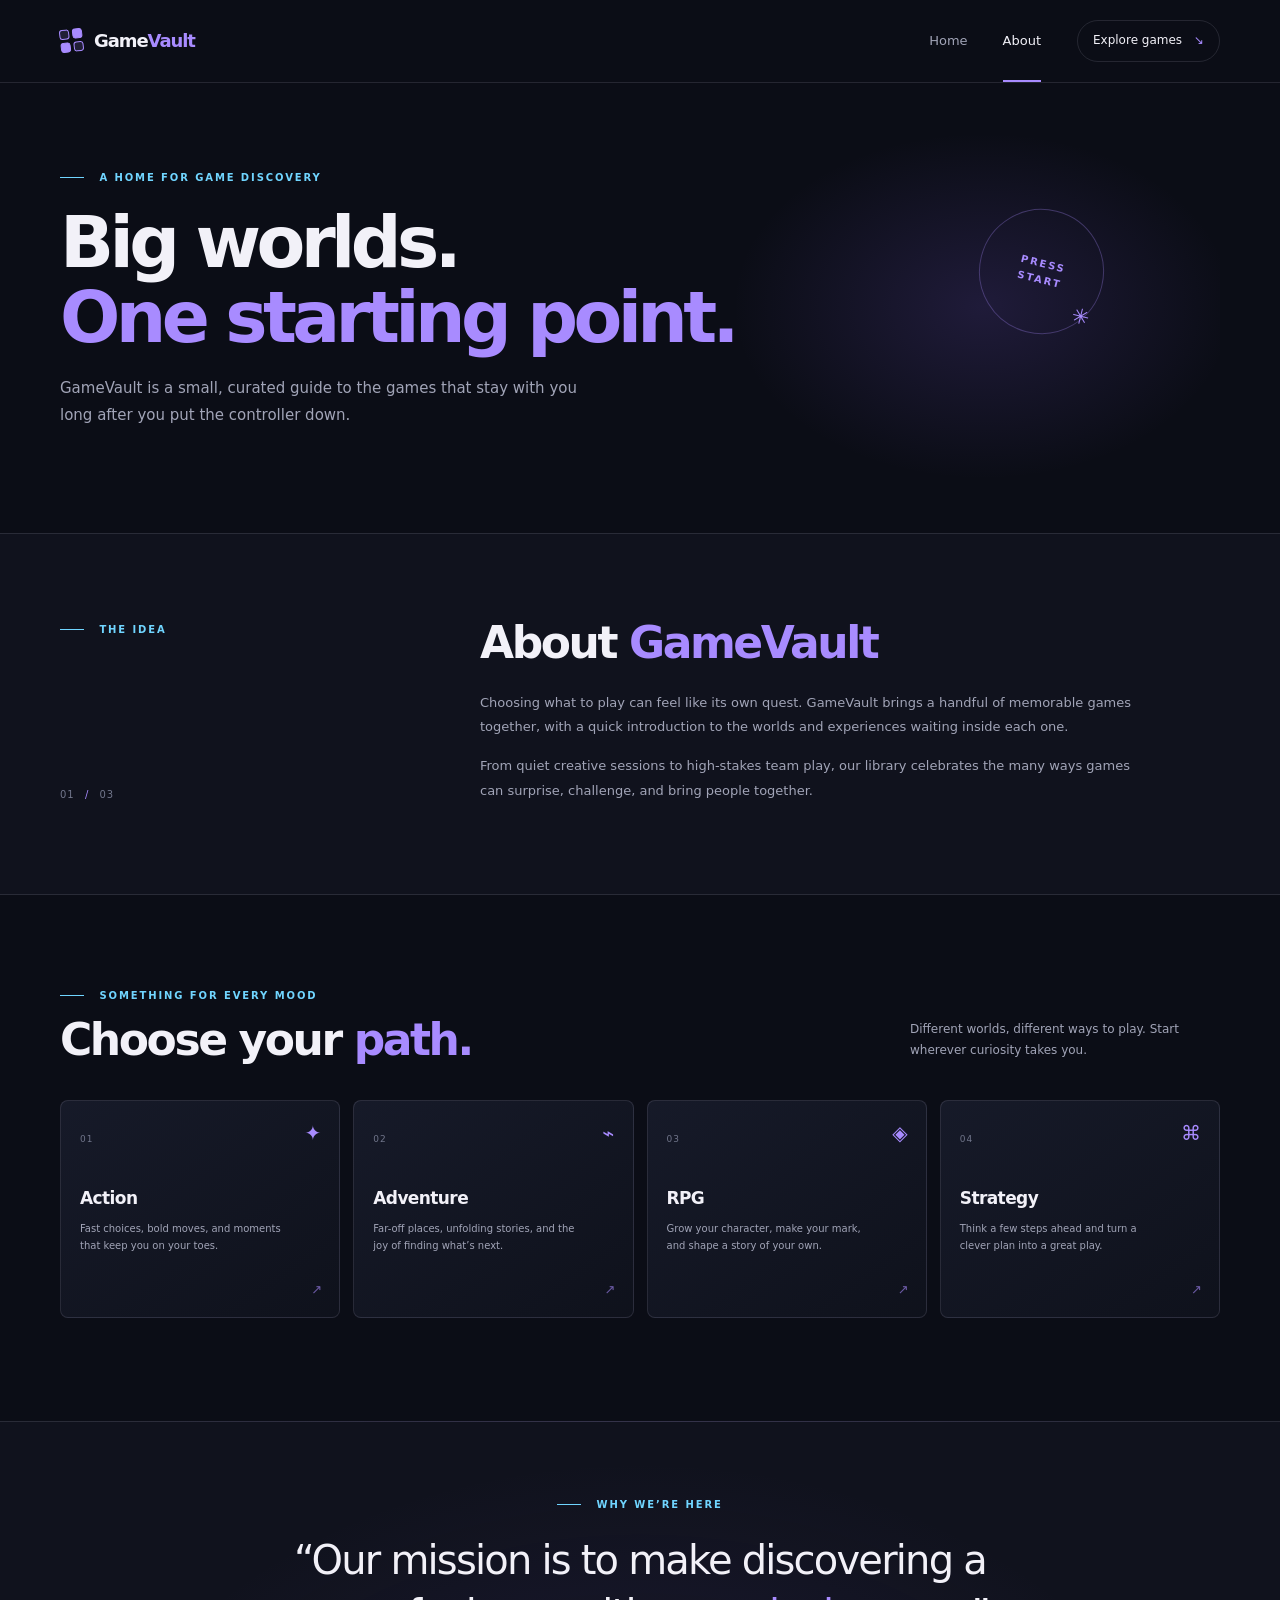
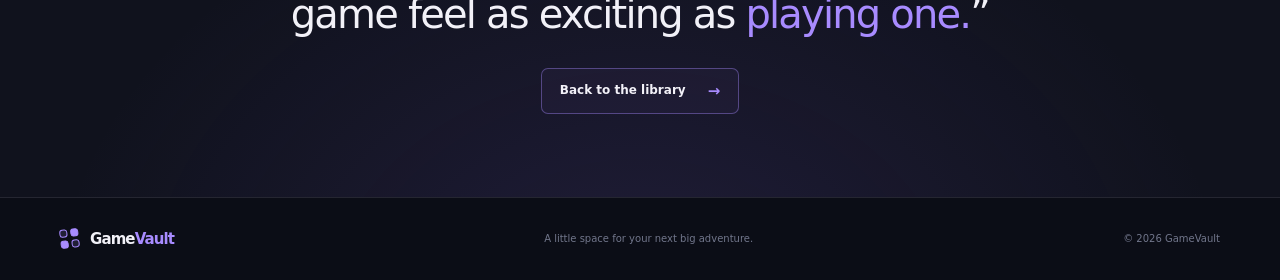
==== about.html @ 574500e9 "Initial GameVault website setup" ====
<!DOCTYPE html>
<html lang="en">
<head>
  <meta charset="UTF-8">
  <meta name="viewport" content="width=device-width, initial-scale=1.0">
  <meta name="description" content="Learn about GameVault, a welcoming starting point for discovering games and new worlds to explore.">
  <title>About — GameVault</title>
  <link rel="stylesheet" href="style.css">
</head>
<body>
  <!-- Shared site header -->
  <header class="site-header">
    <div class="container header-inner">
      <a class="brand" href="index.html" aria-label="GameVault home">
        <span class="brand-mark" aria-hidden="true"><span></span><span></span><span></span><span></span></span>
        <span>Game<span class="brand-accent">Vault</span></span>
      </a>
      <nav class="main-nav" aria-label="Main navigation">
        <a class="nav-link" href="index.html">Home</a>
        <a class="nav-link is-active" href="about.html" aria-current="page">About</a>
      </nav>
      <a class="header-cta" href="index.html#library">Explore games <span aria-hidden="true">↘</span></a>
    </div>
  </header>

  <main>
    <section class="about-hero container">
      <p class="eyebrow"><span class="eyebrow-line"></span> A HOME FOR GAME DISCOVERY</p>
      <h1>Big worlds.<br><span>One starting point.</span></h1>
      <p class="about-lead">GameVault is a small, curated guide to the games that stay with you long after you put the controller down.</p>
      <div class="about-stamp" aria-hidden="true"><span>PRESS<br>START</span><b>✳</b></div>
    </section>

    <section class="about-story">
      <div class="container story-grid">
        <div class="story-side"><p class="eyebrow"><span class="eyebrow-line"></span> THE IDEA</p><span class="story-index">01 <i>/</i> 03</span></div>
        <div class="story-main">
          <h2>About <span>GameVault</span></h2>
          <p>Choosing what to play can feel like its own quest. GameVault brings a handful of memorable games together, with a quick introduction to the worlds and experiences waiting inside each one.</p>
          <p>From quiet creative sessions to high-stakes team play, our library celebrates the many ways games can surprise, challenge, and bring people together.</p>
        </div>
      </div>
    </section>

    <section class="categories-section container">
      <div class="section-heading">
        <div><p class="eyebrow"><span class="eyebrow-line"></span> SOMETHING FOR EVERY MOOD</p><h2>Choose your <span>path.</span></h2></div>
        <p class="section-intro">Different worlds, different ways to play. Start wherever curiosity takes you.</p>
      </div>
      <div class="category-grid">
        <article class="category-card"><span class="category-number">01</span><span class="category-icon" aria-hidden="true">✦</span><h3>Action</h3><p>Fast choices, bold moves, and moments that keep you on your toes.</p><span class="category-arrow" aria-hidden="true">↗</span></article>
        <article class="category-card"><span class="category-number">02</span><span class="category-icon" aria-hidden="true">⌁</span><h3>Adventure</h3><p>Far-off places, unfolding stories, and the joy of finding what’s next.</p><span class="category-arrow" aria-hidden="true">↗</span></article>
        <article class="category-card"><span class="category-number">03</span><span class="category-icon" aria-hidden="true">◈</span><h3>RPG</h3><p>Grow your character, make your mark, and shape a story of your own.</p><span class="category-arrow" aria-hidden="true">↗</span></article>
        <article class="category-card"><span class="category-number">04</span><span class="category-icon" aria-hidden="true">⌘</span><h3>Strategy</h3><p>Think a few steps ahead and turn a clever plan into a great play.</p><span class="category-arrow" aria-hidden="true">↗</span></article>
      </div>
    </section>

    <section class="mission-section">
      <div class="container mission-inner">
        <p class="eyebrow"><span class="eyebrow-line"></span> WHY WE’RE HERE</p>
        <p class="mission-quote">“Our mission is to make discovering a game feel as exciting as <span>playing one.</span>”</p>
        <a class="button button-outline" href="index.html">Back to the library <span aria-hidden="true">→</span></a>
      </div>
    </section>
  </main>

  <!-- Shared site footer -->
  <footer class="site-footer">
    <div class="container footer-inner">
      <a class="brand footer-brand" href="index.html"><span class="brand-mark" aria-hidden="true"><span></span><span></span><span></span><span></span></span><span>Game<span class="brand-accent">Vault</span></span></a>
      <p>A little space for your next big adventure.</p>
      <span class="footer-copy">© 2026 GameVault</span>
    </div>
  </footer>
</body>
</html>
---- style.css ----
/* GameVault shared styles: a dark, atmospheric palette with bright violet details. */
:root {
  color-scheme: dark;
  --bg: #0b0d16;
  --surface: #111421;
  --surface-2: #151928;
  --text: #f2f1f8;
  --muted: #a1a4b7;
  --soft: #71768b;
  --line: rgba(221, 222, 244, .12);
  --purple: #a88bff;
  --blue: #70d5ff;
  --container: 1160px;
}

* { box-sizing: border-box; }
html { scroll-behavior: smooth; }
body {
  margin: 0;
  background: var(--bg);
  color: var(--text);
  font-family: Inter, ui-sans-serif, system-ui, -apple-system, BlinkMacSystemFont, "Segoe UI", sans-serif;
  line-height: 1.6;
  -webkit-font-smoothing: antialiased;
}
a { color: inherit; text-decoration: none; }
img { display: block; width: 100%; }
.container { width: min(var(--container), calc(100% - 64px)); margin-inline: auto; }

.site-header { position: relative; z-index: 5; border-bottom: 1px solid var(--line); }
.header-inner { min-height: 82px; display: flex; align-items: center; justify-content: space-between; gap: 36px; }
.brand { display: inline-flex; align-items: center; gap: 11px; font-size: 18px; font-weight: 750; letter-spacing: -.06em; white-space: nowrap; }
.brand-accent { color: var(--purple); }
.brand-mark { width: 23px; height: 23px; display: grid; grid-template-columns: repeat(2, 1fr); gap: 3px; transform: rotate(-7deg); }
.brand-mark span { border: 1px solid var(--purple); border-radius: 3px; background: rgba(168,139,255,.14); }
.brand-mark span:nth-child(2), .brand-mark span:nth-child(3) { background: var(--purple); }
.main-nav { display: flex; align-items: center; gap: 35px; margin-left: auto; }
.nav-link { color: var(--muted); font-size: 13px; transition: color .2s ease; }
.nav-link:hover, .nav-link.is-active { color: var(--text); }
.nav-link.is-active { position: relative; }
.nav-link.is-active::after { position: absolute; content: ""; height: 2px; background: var(--purple); left: 0; right: 0; bottom: -31px; }
.header-cta { color: var(--text); border: 1px solid var(--line); border-radius: 999px; padding: 10px 15px; font-size: 12px; transition: border-color .2s, background .2s; }
.header-cta span { color: var(--purple); padding-left: 8px; }
.header-cta:hover { border-color: var(--purple); background: rgba(168,139,255,.08); }

.hero { min-height: 590px; position: relative; display: grid; grid-template-columns: 1fr .92fr; align-items: center; gap: 48px; padding-top: 34px; padding-bottom: 82px; }
.hero-copy { position: relative; z-index: 2; padding-top: 4px; }
.eyebrow { margin: 0 0 20px; color: var(--blue); font-size: 10px; font-weight: 700; letter-spacing: .19em; line-height: 1.4; }
.eyebrow-line { display: inline-block; width: 24px; height: 1px; margin: 0 10px 3px 0; background: currentColor; }
h1, h2, h3, p { margin-top: 0; }
.hero h1, .about-hero h1 { margin-bottom: 21px; font-size: clamp(43px, 6vw, 71px); font-weight: 650; line-height: 1.06; letter-spacing: -.065em; }
.hero h1 span, .about-hero h1 span { color: var(--purple); }
.hero-description { max-width: 440px; margin-bottom: 27px; color: var(--muted); font-size: 15px; line-height: 1.8; }
.hero-actions { display: flex; align-items: center; gap: 26px; flex-wrap: wrap; }
.button { min-height: 46px; display: inline-flex; align-items: center; justify-content: center; gap: 22px; padding: 0 18px; border-radius: 7px; font-size: 12px; font-weight: 650; transition: transform .2s ease, background .2s ease, border-color .2s ease; }
.button:hover { transform: translateY(-2px); }
.button-primary { color: #10101a; background: var(--purple); }
.button-primary:hover { background: #bca8ff; }
.button-primary span { font-size: 16px; }
.text-link { color: var(--muted); font-size: 12px; transition: color .2s; }
.text-link span { margin-left: 5px; color: var(--purple); }
.text-link:hover { color: var(--text); }
.hero-note { margin-top: 34px; color: var(--soft); font-size: 11px; }
.status-dot { display: inline-block; width: 7px; height: 7px; margin: 0 8px 1px 0; border-radius: 50%; background: #8fddae; box-shadow: 0 0 12px rgba(143,221,174,.6); }

/* CSS illustration gives the hero its atmosphere without a remote asset. */
.hero-art { position: relative; height: 405px; overflow: hidden; isolation: isolate; border: 1px solid rgba(202,194,255,.17); border-radius: 8px; background: radial-gradient(ellipse at 58% 54%, #46386f 0, #282540 29%, #17182b 58%, #111521 100%); box-shadow: 0 28px 80px rgba(0,0,0,.3); }
.hero-art::before { position: absolute; z-index: -1; inset: 0; content: ""; opacity: .32; background-image: radial-gradient(#d8d3ff 1px, transparent 1px); background-size: 47px 43px; mask-image: linear-gradient(to bottom, #000, transparent 80%); }
.hero-orbit { position: absolute; border: 1px solid rgba(210,196,255,.17); border-radius: 50%; transform: rotate(-22deg); }
.orbit-one { width: 590px; height: 190px; top: 86px; left: -46px; }
.orbit-two { width: 490px; height: 135px; top: 107px; left: 4px; transform: rotate(13deg); }
.hero-moon { position: absolute; width: 125px; height: 125px; top: 75px; right: 78px; border-radius: 50%; background: linear-gradient(145deg,#f5dcff,#bea7ff 60%,#8274d5); box-shadow: 0 0 65px rgba(188,164,255,.4); }
.hero-moon::after { content: ""; position: absolute; width: 28px; height: 28px; top: 29px; left: 28px; border-radius: 50%; background: rgba(135,111,204,.19); box-shadow: 34px 20px 0 -6px rgba(135,111,204,.18), 49px -14px 0 -10px rgba(135,111,204,.22); }
.hero-mountain { position: absolute; bottom: 0; width: 0; height: 0; }
.mountain-back { left: -10%; border-left: 240px solid transparent; border-right: 255px solid transparent; border-bottom: 185px solid #292942; filter: drop-shadow(140px 37px 0 #24243b); }
.mountain-front { left: 25%; border-left: 185px solid transparent; border-right: 205px solid transparent; border-bottom: 137px solid #171b2a; filter: drop-shadow(165px 20px 0 #131725); }
.hero-glow { position: absolute; bottom: -90px; left: 8%; width: 80%; height: 150px; border-radius: 50%; background: rgba(132,102,226,.35); filter: blur(55px); }
.hero-art-caption { position: absolute; right: 20px; bottom: 17px; left: 20px; display: flex; justify-content: space-between; color: rgba(236,232,255,.67); font-size: 9px; letter-spacing: .08em; text-transform: uppercase; }
.hero-art-label { position: absolute; top: 25px; left: 24px; display: flex; align-items: center; gap: 9px; color: rgba(247,244,255,.78); font-size: 8px; letter-spacing: .16em; line-height: 1.5; }
.hero-art-label strong { color: white; font-size: 11px; }
.label-icon { color: var(--blue); font-size: 18px; }
.hero-scroll { position: absolute; bottom: 25px; left: 0; display: flex; align-items: center; gap: 11px; color: var(--soft); font-size: 8px; letter-spacing: .18em; }
.hero-scroll span { width: 30px; height: 1px; background: var(--purple); }

.library-section { padding: 92px 0 106px; background: linear-gradient(180deg, #0e101a 0%, #0c0e17 100%); border-top: 1px solid rgba(255,255,255,.035); }
.section-heading { display: flex; align-items: end; justify-content: space-between; gap: 30px; margin-bottom: 34px; }
.section-heading .eyebrow { margin-bottom: 12px; }
.section-heading h2, .story-main h2 { margin: 0; font-size: clamp(31px, 4vw, 44px); font-weight: 600; letter-spacing: -.055em; line-height: 1.15; }
.section-heading h2 span, .story-main h2 span { color: var(--purple); }
.section-intro { max-width: 310px; margin: 0 0 4px; color: var(--muted); font-size: 12px; line-height: 1.8; }
.game-grid { display: grid; grid-template-columns: repeat(3, 1fr); gap: 30px 20px; }
.game-card { min-width: 0; }
.game-art { position: relative; display: block; overflow: hidden; aspect-ratio: 1.62 / 1; border: 1px solid rgba(255,255,255,.08); border-radius: 8px; background: var(--surface-2); isolation: isolate; }
.game-art picture { position: absolute; z-index: 0; inset: 0; display: block; }
.game-art object { position: absolute; z-index: 0; inset: 0; width: 100%; height: 100%; border: 0; object-fit: cover; transition: transform .45s cubic-bezier(.2,.7,.2,1), filter .3s; }
.game-art img { position: absolute; inset: 0; width: 100%; height: 100%; object-fit: cover; transition: transform .45s cubic-bezier(.2,.7,.2,1), filter .3s; }
.game-art::after { position: absolute; z-index: 1; inset: 0; content: ""; background: linear-gradient(180deg, rgba(7,8,13,.12), transparent 40%, rgba(7,8,13,.24)); pointer-events: none; }
.game-card:hover .game-art img { transform: scale(1.045); filter: saturate(1.12); }
.game-card:hover .game-art object { transform: scale(1.045); filter: saturate(1.12); }
.art-number, .art-open { position: absolute; z-index: 2; top: 12px; display: grid; place-items: center; height: 27px; border: 1px solid rgba(255,255,255,.27); border-radius: 999px; background: rgba(10,11,20,.35); backdrop-filter: blur(10px); }
.art-number { left: 12px; padding: 0 9px; color: rgba(255,255,255,.85); font-size: 9px; letter-spacing: .08em; }
.art-open { right: 12px; width: 27px; color: white; font-size: 12px; opacity: 0; transform: translateY(4px); transition: opacity .2s, transform .2s; }
.game-card:hover .art-open { opacity: 1; transform: translateY(0); }
.game-info { display: flex; justify-content: space-between; align-items: start; gap: 12px; padding: 15px 2px 0; }
.game-info h3 { margin: 0 0 3px; font-size: 14px; font-weight: 620; letter-spacing: -.025em; }
.game-info p { margin: 0; color: var(--soft); font-size: 10px; }
.image-credit { display: inline-block; margin-top: 5px; color: var(--soft); font-size: 8px; transition: color .2s; }
.image-credit:hover { color: var(--purple); }
.genre { flex: none; margin-top: 1px; padding: 4px 8px; border: 1px solid rgba(168,139,255,.25); border-radius: 999px; color: #c3b3ff; font-size: 9px; line-height: 1.4; }

.closing-banner { min-height: 260px; display: flex; justify-content: space-between; align-items: center; margin-top: 5px; margin-bottom: 45px; padding: 35px 55px; border: 1px solid rgba(168,139,255,.2); border-radius: 10px; background: radial-gradient(ellipse at 80% 70%, rgba(111,81,191,.2), transparent 44%), #111321; }
.closing-banner .eyebrow { margin-bottom: 14px; }
.closing-banner h2 { margin: 0; font-size: clamp(28px, 4vw, 42px); font-weight: 550; line-height: 1.17; letter-spacing: -.06em; }
.closing-banner h2 span { color: var(--purple); }
.round-link { width: 54px; height: 54px; display: grid; place-items: center; border: 1px solid rgba(198,180,255,.4); border-radius: 50%; color: var(--purple); font-size: 20px; transition: color .2s, background .2s, transform .2s; }
.round-link:hover { color: #111; background: var(--purple); transform: rotate(45deg); }

.about-hero { min-height: 450px; position: relative; display: flex; flex-direction: column; justify-content: center; padding-top: 45px; padding-bottom: 60px; overflow: hidden; }
.about-hero::after { position: absolute; z-index: -1; content: ""; width: 520px; height: 360px; top: 43px; right: -2%; background: radial-gradient(ellipse, rgba(119,87,210,.19), transparent 68%); }
.about-hero h1 { margin-bottom: 19px; }
.about-lead { max-width: 535px; margin: 0; color: var(--muted); font-size: 15px; line-height: 1.85; }
.about-stamp { position: absolute; right: 10%; top: 126px; width: 125px; height: 125px; display: grid; place-items: center; border: 1px solid rgba(168,139,255,.3); border-radius: 50%; color: var(--purple); transform: rotate(14deg); }
.about-stamp span { font-size: 10px; font-weight: 700; letter-spacing: .2em; line-height: 1.55; text-align: center; }
.about-stamp b { position: absolute; right: 4px; bottom: 9px; font-size: 21px; font-weight: 400; }
.about-story { padding: 84px 0 91px; border-top: 1px solid var(--line); border-bottom: 1px solid var(--line); background: #10121d; }
.story-grid { display: grid; grid-template-columns: 1fr 2fr; gap: 50px; }
.story-side { display: flex; flex-direction: column; justify-content: space-between; align-items: start; }
.story-side .eyebrow { margin: 5px 0 0; }
.story-index { color: var(--soft); font-size: 10px; letter-spacing: .1em; }
.story-index i { padding: 0 6px; color: var(--purple); font-style: normal; }
.story-main { max-width: 660px; }
.story-main h2 { margin-bottom: 22px; }
.story-main p { margin-bottom: 14px; color: var(--muted); font-size: 13px; line-height: 1.9; }
.story-main p:last-child { margin-bottom: 0; }
.categories-section { padding-top: 94px; padding-bottom: 103px; }
.category-grid { display: grid; grid-template-columns: repeat(4, 1fr); gap: 13px; }
.category-card { position: relative; min-height: 218px; padding: 23px 19px 19px; overflow: hidden; border: 1px solid var(--line); border-radius: 8px; background: linear-gradient(145deg, rgba(24,27,43,.92), rgba(16,18,29,.92)); transition: transform .25s, border-color .25s, background .25s; }
.category-card:hover { transform: translateY(-4px); border-color: rgba(168,139,255,.4); background: #171929; }
.category-number { color: var(--soft); font-size: 9px; letter-spacing: .12em; }
.category-icon { position: absolute; top: 16px; right: 18px; color: var(--purple); font-size: 20px; }
.category-card h3 { margin: 35px 0 8px; font-size: 17px; font-weight: 600; letter-spacing: -.035em; }
.category-card p { max-width: 210px; margin: 0; color: var(--muted); font-size: 10px; line-height: 1.75; }
.category-arrow { position: absolute; right: 17px; bottom: 16px; color: rgba(168,139,255,.6); font-size: 13px; }
.mission-section { padding: 76px 0 83px; border-top: 1px solid var(--line); background: radial-gradient(ellipse at 50% 130%, rgba(104,76,182,.18), transparent 65%), #10121d; text-align: center; }
.mission-section .eyebrow { margin-bottom: 21px; }
.mission-quote { max-width: 760px; margin: 0 auto 27px; font-size: clamp(24px, 4vw, 40px); font-weight: 520; line-height: 1.35; letter-spacing: -.045em; }
.mission-quote span { color: var(--purple); }
.button-outline { border: 1px solid rgba(168,139,255,.4); color: var(--text); background: rgba(168,139,255,.04); }
.button-outline span { color: var(--purple); font-size: 15px; }
.button-outline:hover { border-color: var(--purple); background: rgba(168,139,255,.1); }

.site-footer { border-top: 1px solid var(--line); }
.footer-inner { min-height: 82px; display: flex; align-items: center; justify-content: space-between; gap: 20px; }
.footer-brand { font-size: 15px; }
.footer-brand .brand-mark { width: 19px; height: 19px; }
.footer-inner p, .footer-copy { margin: 0; color: var(--soft); font-size: 10px; }

@media (max-width: 800px) {
  .container { width: min(var(--container), calc(100% - 44px)); }
  .hero { min-height: 0; grid-template-columns: 1fr 0.85fr; gap: 25px; padding-top: 65px; padding-bottom: 75px; }
  .hero-art { height: 330px; }
  .hero h1 { font-size: clamp(40px, 7vw, 58px); }
  .hero-description { font-size: 13px; }
  .hero-scroll { bottom: 24px; }
  .game-grid { grid-template-columns: repeat(2, 1fr); gap: 27px 17px; }
  .category-grid { grid-template-columns: repeat(2, 1fr); }
  .category-card { min-height: 190px; }
  .about-stamp { right: 4%; opacity: .75; }
}
@media (max-width: 560px) {
  .container { width: calc(100% - 36px); }
  .header-inner { min-height: 70px; gap: 12px; }
  .brand { gap: 8px; font-size: 16px; }
  .brand-mark { width: 20px; height: 20px; }
  .main-nav { gap: 17px; margin-left: auto; }
  .nav-link { font-size: 11px; }
  .nav-link.is-active::after { bottom: -27px; }
  .header-cta { display: none; }
  .hero { display: flex; flex-direction: column; align-items: stretch; gap: 34px; padding-top: 55px; padding-bottom: 64px; }
  .hero h1, .about-hero h1 { font-size: clamp(43px, 12vw, 60px); }
  .hero-description { max-width: 390px; }
  .hero-art { height: min(74vw, 330px); min-height: 230px; }
  .hero-moon { width: 95px; height: 95px; right: 16%; }
  .mountain-back { border-left-width: 185px; border-right-width: 205px; border-bottom-width: 155px; }
  .mountain-front { border-left-width: 145px; border-right-width: 160px; border-bottom-width: 112px; }
  .hero-scroll { display: none; }
  .library-section { padding: 68px 0 76px; }
  .section-heading { display: block; margin-bottom: 25px; }
  .section-intro { margin-top: 13px; }
  .section-heading h2 { font-size: 34px; }
  .game-grid { grid-template-columns: 1fr; gap: 24px; }
  .game-art { aspect-ratio: 1.58 / 1; }
  .art-open { opacity: 1; transform: none; }
  .game-info h3 { font-size: 14px; }
  .closing-banner { min-height: 210px; margin-bottom: 28px; padding: 27px 23px; }
  .closing-banner h2 { font-size: 31px; }
  .round-link { width: 45px; height: 45px; flex: none; margin-left: 12px; }
  .about-hero { min-height: 390px; padding-top: 55px; padding-bottom: 55px; }
  .about-stamp { width: 82px; height: 82px; top: auto; right: 7px; bottom: 39px; opacity: .55; }
  .about-stamp span { font-size: 7px; }
  .about-stamp b { right: 0; bottom: 4px; font-size: 15px; }
  .about-lead { max-width: calc(100% - 30px); font-size: 13px; }
  .about-story { padding: 63px 0; }
  .story-grid { display: block; }
  .story-side { flex-direction: row; align-items: center; margin-bottom: 27px; }
  .story-index { margin-top: 5px; }
  .story-main h2 { font-size: 34px; }
  .categories-section { padding-top: 67px; padding-bottom: 72px; }
  .category-grid { gap: 10px; }
  .category-card { min-height: 190px; padding: 18px 14px; }
  .category-card h3 { margin-top: 35px; font-size: 16px; }
  .category-card p { font-size: 9px; }
  .mission-section { padding: 62px 0 69px; }
  .mission-quote { font-size: 27px; }
  .footer-inner { min-height: 100px; flex-wrap: wrap; justify-content: space-between; padding-top: 20px; padding-bottom: 20px; }
  .footer-inner p { order: 3; flex-basis: 100%; }
  .footer-copy { font-size: 9px; }
}

@media (prefers-reduced-motion: reduce) {
  *, *::before, *::after { scroll-behavior: auto !important; transition-duration: .01ms !important; animation-duration: .01ms !important; }
}
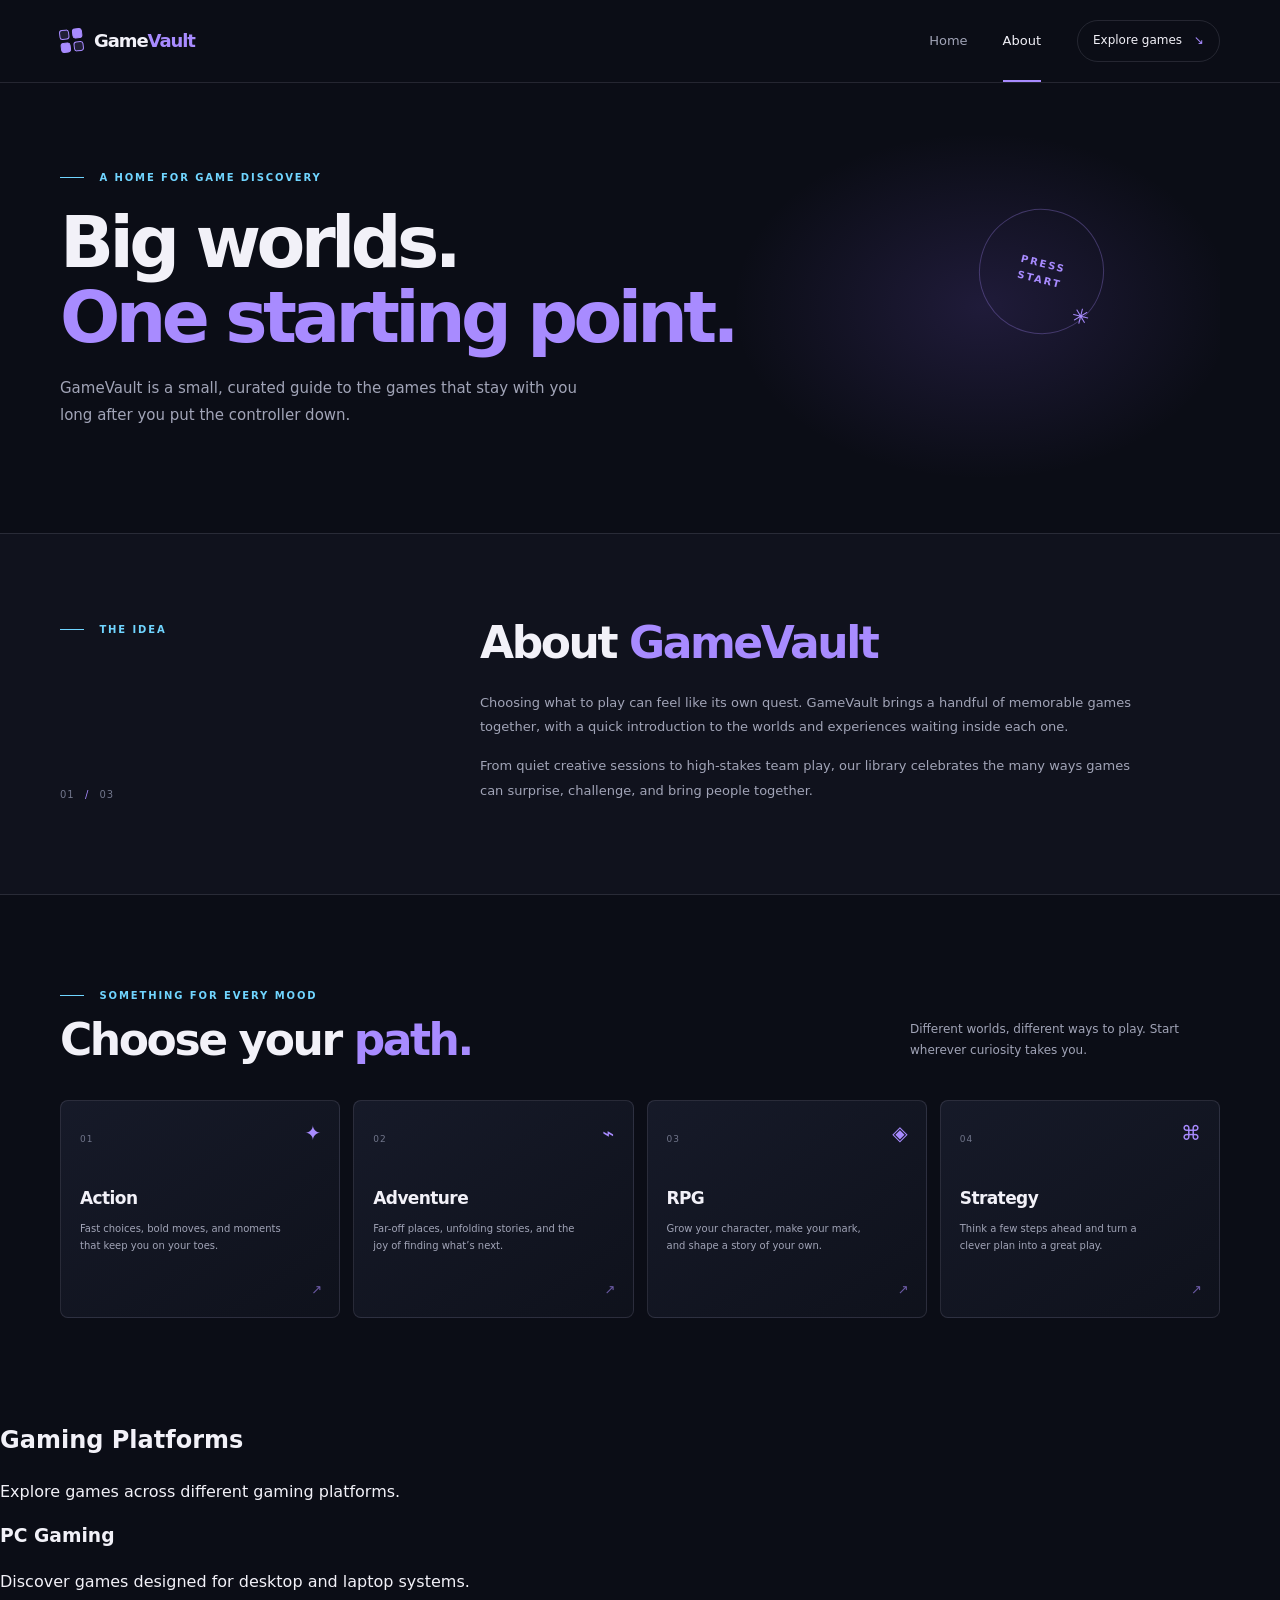
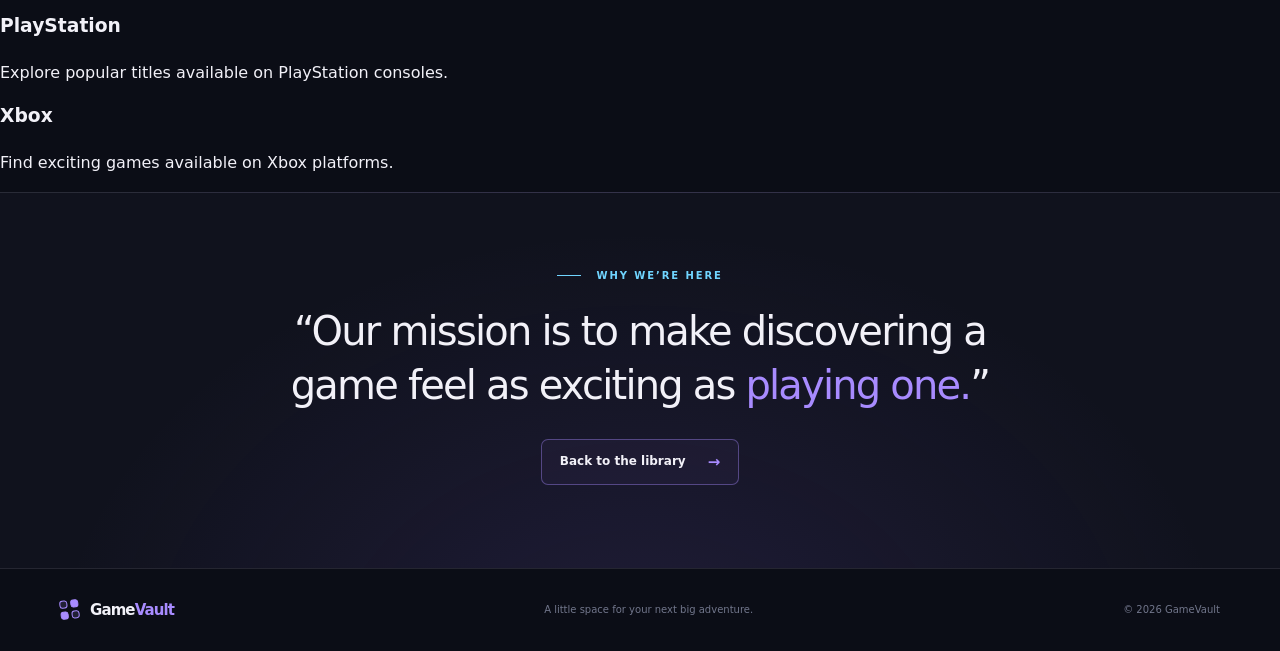
==== commit 46a75451: "Add gaming platform information" ====
--- a/about.html
+++ b/about.html
@@ -55,6 +55,27 @@
       </div>
     </section>
 
+    <section class="platforms">
+      <h2>Gaming Platforms</h2>
+      <p>Explore games across different gaming platforms.</p>
+
+      <div class="platform-list">
+        <div class="platform-item">
+          <h3>PC Gaming</h3>
+          <p>Discover games designed for desktop and laptop systems.</p>
+        </div>
+
+        <div class="platform-item">
+          <h3>PlayStation</h3>
+          <p>Explore popular titles available on PlayStation consoles.</p>
+        </div>
+
+        <div class="platform-item">
+          <h3>Xbox</h3>
+          <p>Find exciting games available on Xbox platforms.</p>
+        </div>
+      </div>
+    </section>
     <section class="mission-section">
       <div class="container mission-inner">
         <p class="eyebrow"><span class="eyebrow-line"></span> WHY WE’RE HERE</p>
